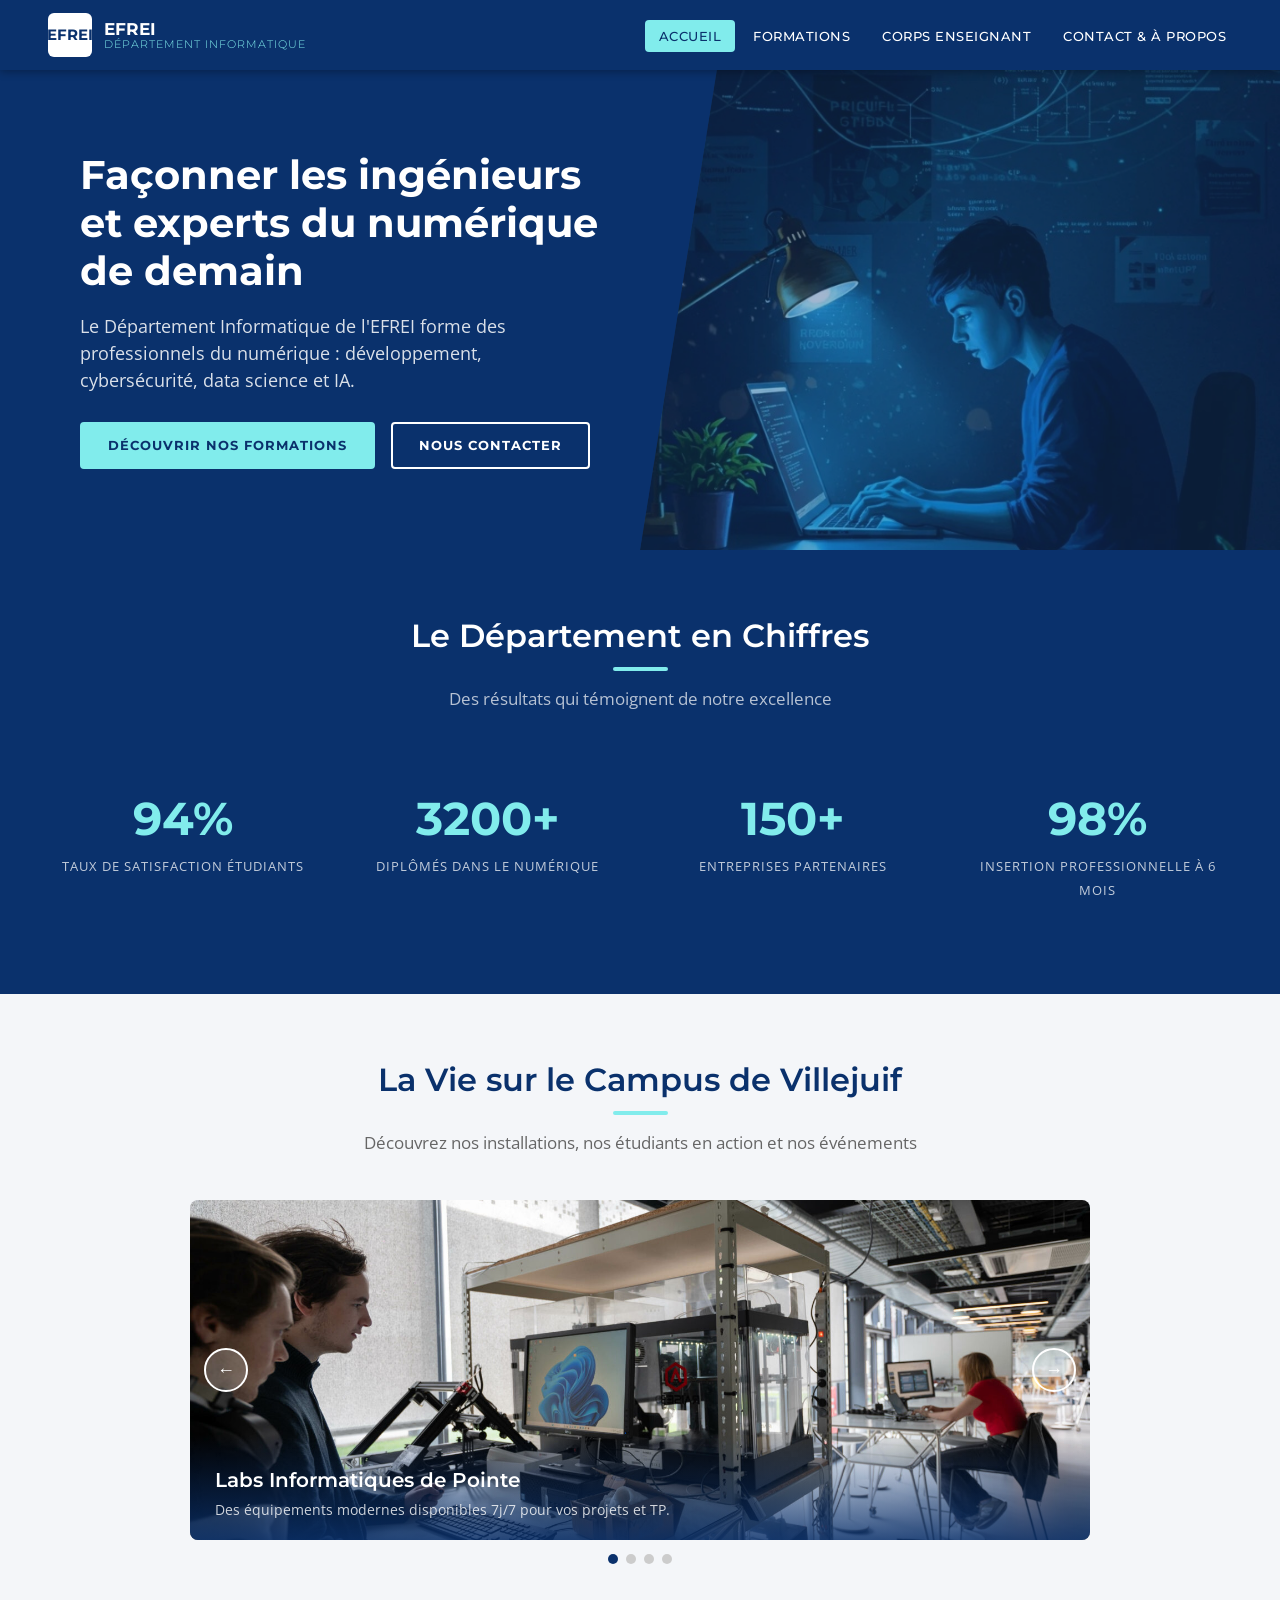
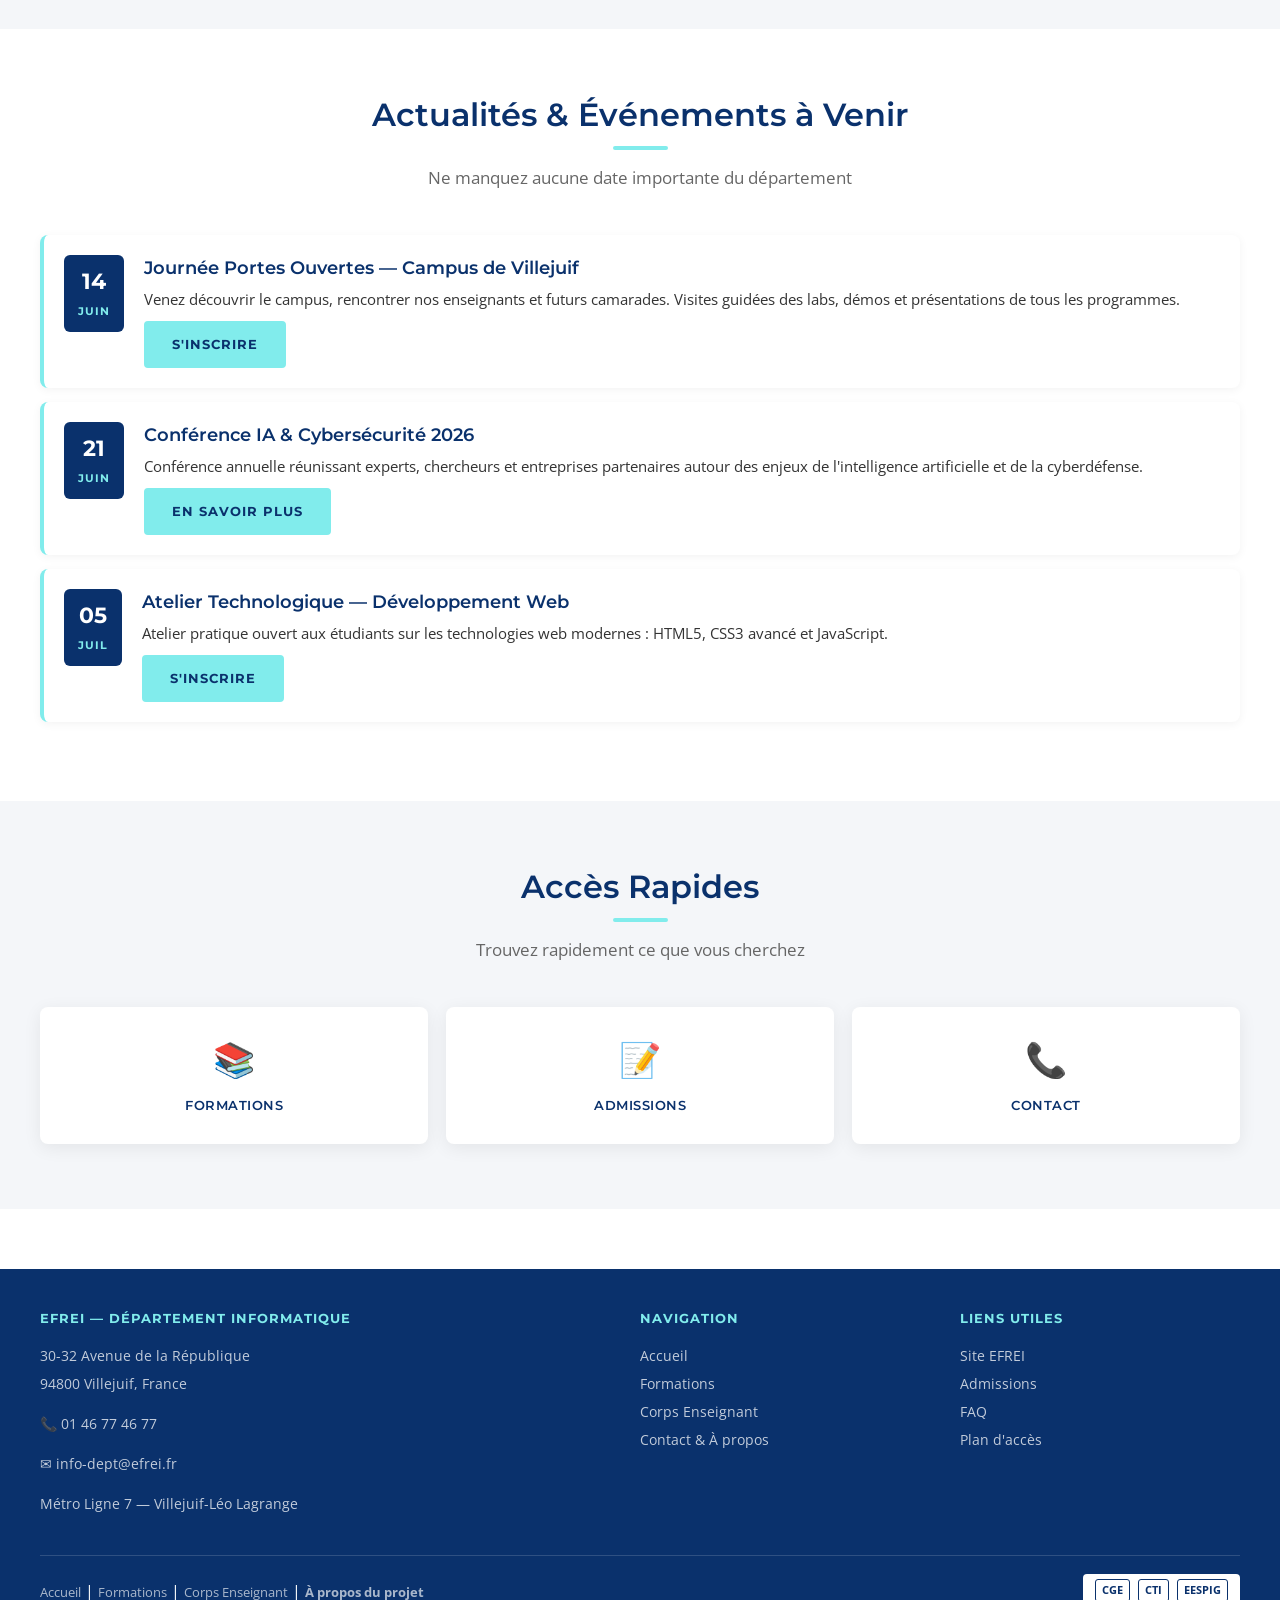
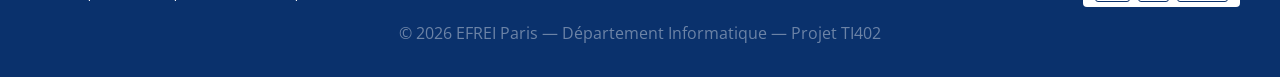
==== index.html @ 9121f3cb "Add files via upload" ====
<!DOCTYPE html>
<html lang="fr">
<head>
    <meta charset="UTF-8">
    <meta name="viewport" content="width=device-width, initial-scale=1.0">
    <title>Département Informatique — EFREI Paris</title>
    <link rel="stylesheet" href="style.css">
</head>
<body>

<!-- ================================================
     EN-TÊTE (obligatoire sur toutes les pages)
     ================================================ -->
<header>
    <div class="header-inner">

        <!-- Logo EFREI (charte : coin supérieur gauche, blanc sur bleu) -->
        <a href="index.html" class="logo">
            <div class="logo-icone">EFREI</div>
            <div class="logo-texte">
                EFREI
                <small>Département Informatique</small>
            </div>
        </a>

        <!-- Barre de navigation principale -->
        <nav>
            <ul>
                <li><a href="index.html" class="active">Accueil</a></li>
                <li><a href="formations.html">Formations</a></li>
                <li><a href="equipe.html">Corps Enseignant</a></li>
                <li><a href="apropos.html">Contact &amp; À propos</a></li>
            </ul>
        </nav>

        <!-- Bouton menu burger (affiché sur mobile) -->
        <button class="burger" aria-label="Ouvrir le menu">
            <span></span>
            <span></span>
            <span></span>
        </button>

    </div>
</header>


<!-- ================================================
     HERO BANNER (composition en diagonale - charte)
     ================================================ -->
<section class="hero">

    <!-- Zone photographique droite (découpe oblique) -->
    <div class="hero-photo">
        <img src="images/hero.jpg" alt="Campus EFREI Villejuif">
    </div>

    <div class="hero-contenu">
        <div class="hero-texte">
            <h1>Façonner les ingénieurs et experts du numérique de demain</h1>
            <p>
                Le Département Informatique de l'EFREI forme des professionnels
                du numérique : développement, cybersécurité, data science et IA.
            </p>
            <a href="formations.html" class="btn btn-cyan">Découvrir nos formations</a>
            <a href="apropos.html"    class="btn btn-blanc">Nous contacter</a>
        </div>
    </div>

</section>


<!-- ================================================
     CHIFFRES CLÉS DU DÉPARTEMENT
     ================================================ -->
<section class="section section-bleu">
    <div class="container">

        <div class="titre-section">
            <h2>Le Département en Chiffres</h2>
            <p>Des résultats qui témoignent de notre excellence</p>
        </div>

        <div class="stats">
            <div class="stat-item">
                <span class="stat-nombre" data-cible="94" data-suffixe="%">0%</span>
                <span class="stat-label">Taux de satisfaction étudiants</span>
            </div>
            <div class="stat-item">
                <span class="stat-nombre" data-cible="3200" data-suffixe="+">0+</span>
                <span class="stat-label">Diplômés dans le numérique</span>
            </div>
            <div class="stat-item">
                <span class="stat-nombre" data-cible="150" data-suffixe="+">0+</span>
                <span class="stat-label">Entreprises partenaires</span>
            </div>
            <div class="stat-item">
                <span class="stat-nombre" data-cible="98" data-suffixe="%">0%</span>
                <span class="stat-label">Insertion professionnelle à 6 mois</span>
            </div>
        </div>

    </div>
</section>


<!-- ================================================
     CARROUSEL — PHOTOS DU CAMPUS DE VILLEJUIF
     ================================================ -->
<section class="section section-gris">
    <div class="container">

        <div class="titre-section">
            <h2>La Vie sur le Campus de Villejuif</h2>
            <p>Découvrez nos installations, nos étudiants en action et nos événements</p>
        </div>

        <div class="carrousel">
            <div class="carrousel-piste">

                <!-- Slide 1 -->
                <div class="carrousel-slide">
                    <img src="images/lab.jpg" alt="Labs informatiques du campus">
                    <div class="carrousel-legende">
                        <h3>Labs Informatiques de Pointe</h3>
                        <p>Des équipements modernes disponibles 7j/7 pour vos projets et TP.</p>
                    </div>
                </div>

                <!-- Slide 2 -->
                <div class="carrousel-slide">
                    <img src="images/student.jpg" alt="Étudiants en plein projet">
                    <div class="carrousel-legende">
                        <h3>Étudiants en Pleine Action</h3>
                        <p>Travail en équipe, projets collaboratifs et hackathons tout au long de l'année.</p>
                    </div>
                </div>

                <!-- Slide 3 -->
                <div class="carrousel-slide">
                    <img src="images/ctf.png" alt="Cybersécurité et CTF">
                    <div class="carrousel-legende">
                        <h3>Cybersécurité &amp; Compétitions CTF</h3>
                        <p>Participez à des challenges de sécurité dans notre lab dédié.</p>
                    </div>
                </div>

                <!-- Slide 4 -->
                <div class="carrousel-slide">
                    <img src="images/conference.jpg" alt="Événements et conférences">
                    <div class="carrousel-legende">
                        <h3>Événements &amp; Conférences</h3>
                        <p>Journées Portes Ouvertes, conférences d'experts et ateliers technologiques.</p>
                    </div>
                </div>

            </div>

            <!-- Boutons de navigation -->
            <button class="carr-btn carr-prev" aria-label="Précédent">&#8592;</button>
            <button class="carr-btn carr-next" aria-label="Suivant">&#8594;</button>
        </div>

        <!-- Points de navigation -->
        <div class="carrousel-points">
            <button class="point actif" aria-label="Slide 1"></button>
            <button class="point"       aria-label="Slide 2"></button>
            <button class="point"       aria-label="Slide 3"></button>
            <button class="point"       aria-label="Slide 4"></button>
        </div>

    </div>
</section>


<!-- ================================================
     ACTUALITÉS ET ÉVÉNEMENTS À VENIR
     ================================================ -->
<section class="section">
    <div class="container">

        <div class="titre-section">
            <h2>Actualités &amp; Événements à Venir</h2>
            <p>Ne manquez aucune date importante du département</p>
        </div>

        <div class="evenement">
            <div class="evt-date">
                <span class="jour">14</span>
                <span class="mois">Juin</span>
            </div>
            <div class="evt-info">
                <h3>Journée Portes Ouvertes — Campus de Villejuif</h3>
                <p>
                    Venez découvrir le campus, rencontrer nos enseignants et futurs camarades.
                    Visites guidées des labs, démos et présentations de tous les programmes.
                </p>
                <a href="apropos.html" class="btn btn-cyan">S'inscrire</a>
            </div>
        </div>

        <div class="evenement">
            <div class="evt-date">
                <span class="jour">21</span>
                <span class="mois">Juin</span>
            </div>
            <div class="evt-info">
                <h3>Conférence IA &amp; Cybersécurité 2026</h3>
                <p>
                    Conférence annuelle réunissant experts, chercheurs et entreprises partenaires
                    autour des enjeux de l'intelligence artificielle et de la cyberdéfense.
                </p>
                <a href="apropos.html" class="btn btn-cyan">En savoir plus</a>
            </div>
        </div>

        <div class="evenement">
            <div class="evt-date">
                <span class="jour">05</span>
                <span class="mois">Juil</span>
            </div>
            <div class="evt-info">
                <h3>Atelier Technologique — Développement Web</h3>
                <p>
                    Atelier pratique ouvert aux étudiants sur les technologies web modernes :
                    HTML5, CSS3 avancé et JavaScript.
                </p>
                <a href="apropos.html" class="btn btn-cyan">S'inscrire</a>
            </div>
        </div>

    </div>
</section>


<!-- ================================================
     ACCÈS RAPIDES
     ================================================ -->
<section class="section section-gris">
    <div class="container">

        <div class="titre-section">
            <h2>Accès Rapides</h2>
            <p>Trouvez rapidement ce que vous cherchez</p>
        </div>

        <div class="acces-rapides">
            <a href="formations.html" class="acces-btn">
                <span class="icone">📚</span>
                Formations
            </a>
            <a href="apropos.html#admissions" class="acces-btn">
                <span class="icone">📝</span>
                Admissions
            </a>
            <a href="apropos.html" class="acces-btn">
                <span class="icone">📞</span>
                Contact
            </a>
        </div>

    </div>
</section>


<!-- ================================================
     PIED DE PAGE (obligatoire sur toutes les pages)
     Doit contenir un lien vers la page "À propos"
     ================================================ -->
<footer>
    <div class="footer-grille">

        <div class="footer-col">
            <h4>EFREI — Département Informatique</h4>
            <p>30-32 Avenue de la République<br>94800 Villejuif, France</p>
            <p>📞 01 46 77 46 77</p>
            <p>✉ info-dept@efrei.fr</p>
            <p>Métro Ligne 7 — Villejuif-Léo Lagrange</p>
        </div>

        <div class="footer-col">
            <h4>Navigation</h4>
            <a href="index.html">Accueil</a>
            <a href="formations.html">Formations</a>
            <a href="equipe.html">Corps Enseignant</a>
            <a href="apropos.html">Contact &amp; À propos</a>
        </div>

        <div class="footer-col">
            <h4>Liens utiles</h4>
            <a href="https://www.efrei.fr" target="_blank">Site EFREI</a>
            <a href="apropos.html#admissions">Admissions</a>
            <a href="apropos.html#faq">FAQ</a>
            <a href="apropos.html#plan">Plan d'accès</a>
        </div>

    </div>

    <!-- Navigation du footer (obligatoire — lien vers à propos) -->
    <div class="footer-nav">
        <div>
            <a href="index.html">Accueil</a> |
            <a href="formations.html">Formations</a> |
            <a href="equipe.html">Corps Enseignant</a> |
            <a href="apropos.html"><strong>À propos du projet</strong></a>
        </div>
        <!-- Logos accréditations (charte : fond blanc, bas à droite) -->
        <div class="accreditations">
            <span>CGE</span>
            <span>CTI</span>
            <span>EESPIG</span>
        </div>
    </div>

    <div class="footer-bas">
        <p>&copy; 2026 EFREI Paris — Département Informatique — Projet TI402</p>
    </div>
</footer>

<div id="toast"></div>
<script src="script.js"></script>
</body>
</html>
---- style.css ----
/* ============================================
   EFREI - Département Informatique
   Feuille de style principale (style.css)
   ============================================ */

/* Import des polices (charte graphique EFREI) */
@import url('https://fonts.googleapis.com/css2?family=Montserrat:wght@500;600;700&family=Open+Sans:wght@300;400&display=swap');

/* ---- Variables couleurs (charte graphique) ---- */
:root {
    --bleu:   #0A316C;   /* Bleu Académique - fond principal */
    --blanc:  #FFFFFF;   /* Blanc Pur */
    --cyan:   #81ECEC;   /* Cyan Technologique - accents */
    --jaune:  #FDCB6E;   /* Jaune Électrique - call-to-action */
    --gris-fond: #f4f6f9;
    --gris-texte: #333333;
    --bleu-clair: #1a4a8a;
}

/* ---- Reset de base ---- */
* {
    margin: 0;
    padding: 0;
    box-sizing: border-box;
}

body {
    font-family: 'Open Sans', sans-serif;
    font-size: 16px;
    line-height: 1.5;
    color: var(--gris-texte);
    background-color: var(--blanc);
}

/* ---- Titres (charte : Montserrat) ---- */
h1 {
    font-family: 'Montserrat', sans-serif;
    font-size: 40px;
    font-weight: 700;
    line-height: 1.2;
    color: var(--blanc);
}

h2 {
    font-family: 'Montserrat', sans-serif;
    font-size: 32px;
    font-weight: 600;
    line-height: 1.3;
    color: var(--bleu);
    margin-bottom: 15px;
}

h3 {
    font-family: 'Montserrat', sans-serif;
    font-size: 18px;
    font-weight: 600;
    color: var(--bleu);
    margin-bottom: 10px;
}

p {
    font-size: 16px;
    line-height: 1.5;
    margin-bottom: 12px;
}

a {
    color: var(--bleu);
    text-decoration: none;
}

/* ============================================
   EN-TÊTE (obligatoire sur toutes les pages)
   ============================================ */
header {
    background-color: var(--bleu);
    padding: 0 40px;
    position: sticky;
    top: 0;
    z-index: 1000;
    box-shadow: 0 2px 8px rgba(0,0,0,0.3);
}

.header-inner {
    max-width: 1200px;
    margin: 0 auto;
    display: flex;
    align-items: center;
    justify-content: space-between;
    height: 70px;
}

/* Logo (charte : coin supérieur gauche, blanc sur bleu) */
.logo {
    display: flex;
    align-items: center;
    gap: 12px;
    text-decoration: none;
    padding: 8px; /* zone de protection autour du logo */
}

.logo-icone {
    width: 44px;
    height: 44px;
    background-color: var(--blanc);
    border-radius: 6px;
    display: flex;
    align-items: center;
    justify-content: center;
    font-family: 'Montserrat', sans-serif;
    font-weight: 700;
    font-size: 15px;
    color: var(--bleu);
}

.logo-texte {
    color: var(--blanc);
    font-family: 'Montserrat', sans-serif;
    font-weight: 700;
    font-size: 17px;
    line-height: 1.1;
}

.logo-texte small {
    display: block;
    font-size: 11px;
    font-weight: 300;
    color: var(--cyan);
    text-transform: uppercase;
    letter-spacing: 1px;
}

/* Navigation */
nav ul {
    list-style: none;
    display: flex;
    gap: 4px;
}

nav ul li a {
    color: var(--blanc);
    text-decoration: none;
    font-family: 'Montserrat', sans-serif;
    font-size: 13px;
    font-weight: 500;
    text-transform: uppercase;
    letter-spacing: 0.5px;
    padding: 8px 14px;
    border-radius: 4px;
    transition: background-color 0.3s, color 0.3s;
}

nav ul li a:hover,
nav ul li a.active {
    background-color: var(--cyan);
    color: var(--bleu);
}

/* Menu burger (mobile) */
.burger {
    display: none;
    flex-direction: column;
    gap: 5px;
    background: none;
    border: none;
    cursor: pointer;
    padding: 5px;
}

.burger span {
    display: block;
    width: 25px;
    height: 3px;
    background-color: var(--blanc);
    border-radius: 3px;
    transition: all 0.3s;
}

/* ============================================
   PIED DE PAGE (obligatoire sur toutes les pages)
   ============================================ */
footer {
    background-color: var(--bleu);
    color: var(--blanc);
    padding: 40px 40px 20px;
    margin-top: 60px;
}

.footer-grille {
    max-width: 1200px;
    margin: 0 auto;
    display: grid;
    grid-template-columns: 2fr 1fr 1fr;
    gap: 40px;
    padding-bottom: 25px;
    border-bottom: 1px solid rgba(255,255,255,0.15);
}

.footer-col h4 {
    font-family: 'Montserrat', sans-serif;
    font-size: 13px;
    font-weight: 700;
    text-transform: uppercase;
    letter-spacing: 1px;
    color: var(--cyan);
    margin-bottom: 14px;
}

.footer-col p,
.footer-col a {
    font-size: 14px;
    color: rgba(255,255,255,0.75);
    line-height: 2;
    display: block;
    text-decoration: none;
    transition: color 0.3s;
}

.footer-col a:hover {
    color: var(--cyan);
}

/* Barre de navigation du footer (obligatoire - lien vers à propos) */
.footer-nav {
    max-width: 1200px;
    margin: 18px auto 0;
    display: flex;
    justify-content: space-between;
    align-items: center;
    flex-wrap: wrap;
    gap: 10px;
}

.footer-nav a {
    color: rgba(255,255,255,0.65);
    font-size: 13px;
    text-decoration: none;
    transition: color 0.3s;
}

.footer-nav a:hover {
    color: var(--cyan);
}

/* Logos accréditations (charte : fond blanc en bas à droite) */
.accreditations {
    background-color: var(--blanc);
    padding: 5px 12px;
    border-radius: 4px;
    display: flex;
    gap: 8px;
    align-items: center;
}

.accreditations span {
    font-size: 11px;
    font-weight: 700;
    color: var(--bleu);
    border: 1px solid var(--bleu);
    padding: 2px 6px;
    border-radius: 3px;
}

.footer-bas {
    text-align: center;
    font-size: 12px;
    color: rgba(255,255,255,0.4);
    margin-top: 14px;
}

/* ============================================
   HERO BANNER (diagonale - charte graphique)
   ============================================ */
.hero {
    background-color: var(--bleu);
    position: relative;
    overflow: hidden;
    min-height: 480px;
    display: flex;
    align-items: center;
}

/* Zone photographique à droite (découpe oblique) */
.hero-photo {
    position: absolute;
    right: 0;
    top: 0;
    width: 50%;
    height: 100%;
    background-color: var(--bleu-clair);
    clip-path: polygon(12% 0%, 100% 0%, 100% 100%, 0% 100%);
    overflow: hidden;
}

.hero-photo img {
    width: 100%;
    height: 100%;
    object-fit: cover;
    opacity: 0.6;
}

.hero-contenu {
    max-width: 1200px;
    margin: 0 auto;
    padding: 60px 40px;
    position: relative;
    z-index: 2;
    width: 100%;
}

/* Texte aligné à gauche (charte) */
.hero-texte {
    max-width: 520px;
    text-align: left;
}

.hero-texte p {
    color: rgba(255,255,255,0.85);
    font-size: 18px;
    margin: 18px 0 28px;
}

/* Hero des pages intérieures */
.page-hero {
    background-color: var(--bleu);
    padding: 55px 40px;
    position: relative;
    overflow: hidden;
}

.page-hero::after {
    content: '';
    position: absolute;
    right: 0; top: 0;
    width: 40%;
    height: 100%;
    background: rgba(129,236,236,0.07);
    clip-path: polygon(18% 0%, 100% 0%, 100% 100%, 0% 100%);
}

.page-hero .container {
    position: relative;
    z-index: 2;
}

.page-hero h1 { font-size: 34px; margin-bottom: 10px; }
.page-hero p  { color: rgba(255,255,255,0.8); font-size: 17px; max-width: 600px; margin: 0; }

/* Fil d'Ariane */
.breadcrumb {
    font-size: 13px;
    color: rgba(255,255,255,0.55);
    margin-bottom: 12px;
}
.breadcrumb a { color: var(--cyan); }

/* ============================================
   BOUTONS
   ============================================ */
.btn {
    display: inline-block;
    padding: 12px 26px;
    border-radius: 4px;
    font-family: 'Montserrat', sans-serif;
    font-weight: 700;
    font-size: 13px;
    text-transform: uppercase;
    letter-spacing: 1px;
    text-decoration: none;
    border: 2px solid transparent;
    cursor: pointer;
    transition: all 0.3s;
}

.btn-cyan {
    background-color: var(--cyan);
    color: var(--bleu);
    border-color: var(--cyan);
}
.btn-cyan:hover {
    background-color: transparent;
    color: var(--cyan);
}

.btn-blanc {
    background-color: transparent;
    color: var(--blanc);
    border-color: var(--blanc);
    margin-left: 12px;
}
.btn-blanc:hover {
    background-color: var(--blanc);
    color: var(--bleu);
}

.btn-jaune {
    background-color: var(--jaune);
    color: var(--bleu);
    border-color: var(--jaune);
}
.btn-jaune:hover {
    background-color: transparent;
    color: var(--jaune);
}

/* ============================================
   SECTIONS & CONTENEUR
   ============================================ */
.section {
    padding: 65px 40px;
}

.section-gris {
    background-color: var(--gris-fond);
}

.section-bleu {
    background-color: var(--bleu);
}

.section-bleu h2,
.section-bleu h3 { color: var(--blanc); }
.section-bleu h3 { color: var(--cyan); }
.section-bleu p  { color: rgba(255,255,255,0.85); }

.container {
    max-width: 1200px;
    margin: 0 auto;
}

/* Titre de section centré avec ligne décorative */
.titre-section {
    text-align: center;
    margin-bottom: 45px;
}

.titre-section h2::after {
    content: '';
    display: block;
    width: 55px;
    height: 4px;
    background-color: var(--cyan);
    margin: 10px auto 0;
    border-radius: 2px;
}

.titre-section p {
    color: #666;
    font-size: 17px;
    max-width: 580px;
    margin: 8px auto 0;
}

.section-bleu .titre-section p { color: rgba(255,255,255,0.7); }

/* ============================================
   GRILLES
   ============================================ */
.grille-3 {
    display: grid;
    grid-template-columns: repeat(3, 1fr);
    gap: 28px;
}

.grille-2 {
    display: grid;
    grid-template-columns: repeat(2, 1fr);
    gap: 28px;
}

/* ============================================
   CARTES
   ============================================ */
.carte {
    background-color: var(--blanc);
    border-radius: 8px;
    padding: 28px;
    box-shadow: 0 4px 18px rgba(0,0,0,0.07);
    transition: transform 0.3s, box-shadow 0.3s;
}

.carte:hover {
    transform: translateY(-5px);
    box-shadow: 0 8px 28px rgba(10,49,108,0.13);
}

.carte-icone {
    font-size: 34px;
    margin-bottom: 14px;
}

/* ============================================
   CHIFFRES CLÉS
   ============================================ */
.stats {
    display: grid;
    grid-template-columns: repeat(4, 1fr);
    gap: 20px;
    text-align: center;
}

.stat-item { padding: 28px 15px; }

.stat-nombre {
    font-family: 'Montserrat', sans-serif;
    font-size: 46px;
    font-weight: 700;
    color: var(--cyan);
    display: block;
}

.stat-label {
    font-size: 13px;
    color: rgba(255,255,255,0.75);
    text-transform: uppercase;
    letter-spacing: 1px;
}

/* ============================================
   CARROUSEL
   ============================================ */
.carrousel {
    position: relative;
    overflow: hidden;
    border-radius: 8px;
    max-width: 900px;
    margin: 0 auto;
}

.carrousel-piste {
    display: flex;
    transition: transform 0.5s ease;
}

.carrousel-slide {
    min-width: 100%;
    height: 340px;
    position: relative;
    overflow: hidden;
    background-color: var(--bleu-clair);
}

.carrousel-slide img {
    width: 100%;
    height: 100%;
    object-fit: cover;
}

/* Légende sur la photo */
.carrousel-legende {
    position: absolute;
    bottom: 0; left: 0; right: 0;
    background: linear-gradient(transparent, rgba(10,49,108,0.85));
    padding: 30px 25px 20px;
    color: var(--blanc);
}

.carrousel-legende h3 {
    color: var(--blanc);
    font-size: 20px;
    margin-bottom: 4px;
}

.carrousel-legende p {
    font-size: 14px;
    color: rgba(255,255,255,0.8);
    margin: 0;
}

/* Boutons précédent / suivant */
.carr-btn {
    position: absolute;
    top: 50%;
    transform: translateY(-50%);
    background-color: rgba(255,255,255,0.2);
    color: var(--blanc);
    border: 2px solid var(--blanc);
    width: 44px;
    height: 44px;
    border-radius: 50%;
    font-size: 18px;
    cursor: pointer;
    transition: all 0.3s;
    z-index: 10;
}

.carr-btn:hover {
    background-color: var(--cyan);
    color: var(--bleu);
    border-color: var(--cyan);
}

.carr-prev { left: 14px; }
.carr-next { right: 14px; }

/* Points de navigation */
.carrousel-points {
    display: flex;
    justify-content: center;
    gap: 8px;
    margin-top: 14px;
}

.point {
    width: 10px;
    height: 10px;
    border-radius: 50%;
    background-color: #ccc;
    border: none;
    cursor: pointer;
    transition: background-color 0.3s;
}

.point.actif {
    background-color: var(--bleu);
}

/* ============================================
   ÉVÉNEMENTS
   ============================================ */
.evenement {
    display: flex;
    gap: 20px;
    align-items: flex-start;
    padding: 20px;
    background: var(--blanc);
    border-radius: 8px;
    border-left: 4px solid var(--cyan);
    margin-bottom: 14px;
    box-shadow: 0 2px 10px rgba(0,0,0,0.05);
}

.evt-date {
    background-color: var(--bleu);
    color: var(--blanc);
    padding: 10px 14px;
    border-radius: 6px;
    text-align: center;
    min-width: 58px;
    font-family: 'Montserrat', sans-serif;
    font-weight: 700;
}

.evt-date .jour  { font-size: 22px; display: block; }
.evt-date .mois  { font-size: 11px; text-transform: uppercase; letter-spacing: 1px; color: var(--cyan); }

.evt-info h3     { margin-bottom: 6px; }
.evt-info p      { margin: 0 0 10px; font-size: 15px; }

/* ============================================
   ACCÈS RAPIDES
   ============================================ */
.acces-rapides {
    display: grid;
    grid-template-columns: repeat(3, 1fr);
    gap: 18px;
}

.acces-btn {
    display: flex;
    flex-direction: column;
    align-items: center;
    gap: 10px;
    padding: 28px 18px;
    background-color: var(--blanc);
    border-radius: 8px;
    text-decoration: none;
    color: var(--bleu);
    box-shadow: 0 4px 18px rgba(0,0,0,0.07);
    transition: all 0.3s;
    font-family: 'Montserrat', sans-serif;
    font-weight: 600;
    font-size: 13px;
    text-transform: uppercase;
    letter-spacing: 0.5px;
    text-align: center;
}

.acces-btn:hover {
    background-color: var(--bleu);
    color: var(--blanc);
    transform: translateY(-4px);
}

.acces-btn .icone { font-size: 34px; }

/* ============================================
   ONGLETS (formations)
   ============================================ */
.onglets {
    display: flex;
    border-bottom: 2px solid #ddd;
    margin-bottom: 28px;
    flex-wrap: wrap;
}

.onglet-btn {
    background: none;
    border: none;
    padding: 13px 24px;
    font-family: 'Montserrat', sans-serif;
    font-size: 14px;
    font-weight: 500;
    color: #777;
    cursor: pointer;
    border-bottom: 3px solid transparent;
    margin-bottom: -2px;
    transition: all 0.3s;
    text-transform: uppercase;
    letter-spacing: 0.5px;
}

.onglet-btn:hover { color: var(--bleu); }

.onglet-btn.actif {
    color: var(--bleu);
    border-bottom-color: var(--bleu);
}

.onglet-contenu { display: none; }
.onglet-contenu.actif { display: block; }

/* ============================================
   TABLEAUX (obligatoire)
   ============================================ */
table {
    width: 100%;
    border-collapse: collapse;
    margin: 20px 0;
    font-size: 15px;
}

thead {
    background-color: var(--bleu);
    color: var(--blanc);
}

thead th {
    padding: 14px 16px;
    text-align: left;
    font-family: 'Montserrat', sans-serif;
    font-size: 13px;
    font-weight: 600;
    text-transform: uppercase;
    letter-spacing: 0.5px;
}

tbody tr {
    border-bottom: 1px solid #eee;
    transition: background-color 0.2s;
}

tbody tr:hover { background-color: #f0f4ff; }

tbody td {
    padding: 13px 16px;
    font-size: 14px;
}

tbody tr:nth-child(even) { background-color: #f8faff; }

/* ============================================
   ENSEIGNANTS
   ============================================ */
.prof-carte {
    background: var(--blanc);
    border-radius: 8px;
    overflow: hidden;
    box-shadow: 0 4px 18px rgba(0,0,0,0.07);
    transition: transform 0.3s;
}

.prof-carte:hover { transform: translateY(-5px); }

.prof-photo {
    width: 100%;
    height: 200px;
    object-fit: cover;
    object-position: top;
    display: block;
    background-color: var(--bleu-clair);
}

/* Placeholder si pas d'image */
.prof-photo-placeholder {
    width: 100%;
    height: 200px;
    background: linear-gradient(135deg, var(--bleu), var(--bleu-clair));
    display: flex;
    align-items: center;
    justify-content: center;
    font-size: 64px;
    color: var(--blanc);
}

.prof-info {
    padding: 20px;
}

.prof-info h3 { font-size: 17px; margin-bottom: 4px; }

.prof-titre {
    display: block;
    font-size: 12px;
    font-weight: 600;
    text-transform: uppercase;
    letter-spacing: 0.5px;
    color: var(--cyan);
    /* cyan sur blanc n'est pas assez lisible — on force une couleur sombre */
    color: #0a7a7a;
    margin-bottom: 10px;
}

.prof-bio {
    font-size: 14px;
    color: #555;
    line-height: 1.55;
    margin: 0;
}

/* ============================================
   FORMULAIRE (obligatoire)
   ============================================ */
.form-groupe {
    margin-bottom: 18px;
}

.form-groupe label {
    display: block;
    font-family: 'Montserrat', sans-serif;
    font-size: 12px;
    font-weight: 600;
    color: var(--bleu);
    margin-bottom: 6px;
    text-transform: uppercase;
    letter-spacing: 0.5px;
}

.form-groupe input,
.form-groupe select,
.form-groupe textarea {
    width: 100%;
    padding: 11px 14px;
    border: 2px solid #ddd;
    border-radius: 4px;
    font-family: 'Open Sans', sans-serif;
    font-size: 15px;
    color: var(--gris-texte);
    transition: border-color 0.3s;
}

.form-groupe input:focus,
.form-groupe select:focus,
.form-groupe textarea:focus {
    outline: none;
    border-color: var(--bleu);
}

.form-groupe input.erreur,
.form-groupe textarea.erreur {
    border-color: #e74c3c;
}

.msg-erreur {
    color: #e74c3c;
    font-size: 12px;
    margin-top: 4px;
    display: none;
}

.msg-succes {
    background-color: #d4edda;
    color: #155724;
    padding: 14px 18px;
    border-radius: 4px;
    margin-top: 16px;
    display: none;
    font-weight: 500;
}

/* ============================================
   FAQ ACCORDÉON
   ============================================ */
.faq-item {
    border: 1px solid #ddd;
    border-radius: 6px;
    margin-bottom: 8px;
    overflow: hidden;
}

.faq-question {
    width: 100%;
    background-color: var(--blanc);
    border: none;
    padding: 16px 20px;
    text-align: left;
    font-family: 'Montserrat', sans-serif;
    font-size: 15px;
    font-weight: 500;
    color: var(--bleu);
    cursor: pointer;
    display: flex;
    justify-content: space-between;
    align-items: center;
    transition: background-color 0.3s;
}

.faq-question:hover { background-color: #f0f4ff; }

.faq-question.ouvert {
    background-color: var(--bleu);
    color: var(--blanc);
}

.faq-icone {
    font-size: 20px;
    font-weight: 300;
    transition: transform 0.3s;
}

.faq-question.ouvert .faq-icone { transform: rotate(45deg); }

.faq-reponse {
    max-height: 0;
    overflow: hidden;
    transition: max-height 0.4s ease, padding 0.3s;
    padding: 0 20px;
    font-size: 15px;
    line-height: 1.6;
    color: #444;
}

.faq-reponse.ouvert {
    max-height: 250px;
    padding: 14px 20px 18px;
}

/* ============================================
   TOAST (notification JavaScript)
   ============================================ */
#toast {
    position: fixed;
    bottom: 28px;
    right: 28px;
    background-color: var(--bleu);
    color: var(--blanc);
    padding: 14px 22px;
    border-radius: 6px;
    font-family: 'Montserrat', sans-serif;
    font-size: 14px;
    box-shadow: 0 5px 18px rgba(0,0,0,0.25);
    border-left: 4px solid var(--cyan);
    z-index: 9999;
    opacity: 0;
    transform: translateY(20px);
    transition: all 0.4s;
    display: none;
}

#toast.visible {
    opacity: 1;
    transform: translateY(0);
    display: block;
}

/* ============================================
   RESPONSIVE (media queries)
   ============================================ */
@media (max-width: 1024px) {
    .grille-3   { grid-template-columns: repeat(2, 1fr); }
    .stats      { grid-template-columns: repeat(2, 1fr); }
    .acces-rapides { grid-template-columns: repeat(2, 1fr); }
}

@media (max-width: 768px) {
    /* Menu mobile */
    nav {
        display: none;
        position: absolute;
        top: 70px;
        left: 0; right: 0;
        background-color: var(--bleu);
        padding: 16px 20px;
        box-shadow: 0 5px 12px rgba(0,0,0,0.3);
    }

    nav.ouvert { display: block; }

    nav ul {
        flex-direction: column;
        gap: 4px;
    }

    nav ul li a { display: block; padding: 12px 14px; }

    .burger { display: flex; }

    header { position: relative; }

    /* Typographie */
    h1 { font-size: 26px; }
    h2 { font-size: 22px; }

    /* Hero */
    .hero { min-height: auto; }
    .hero-contenu { padding: 40px 20px; }
    .hero-photo { display: none; }

    /* Sections */
    .section      { padding: 45px 20px; }
    .page-hero    { padding: 38px 20px; }

    /* Grilles */
    .grille-3, .grille-2 { grid-template-columns: 1fr; }
    .stats               { grid-template-columns: repeat(2, 1fr); }
    .acces-rapides       { grid-template-columns: 1fr; }

    /* Footer */
    .footer-grille  { grid-template-columns: 1fr; gap: 20px; }
    .footer-nav     { flex-direction: column; align-items: flex-start; }

    /* Bouton secondaire passe en dessous */
    .btn-blanc { margin-left: 0; margin-top: 10px; display: inline-block; }
}

@media (max-width: 480px) {
    header { padding: 0 18px; }
    .stats  { grid-template-columns: 1fr; }
    .stat-nombre { font-size: 36px; }
    footer  { padding: 30px 20px 16px; }
}
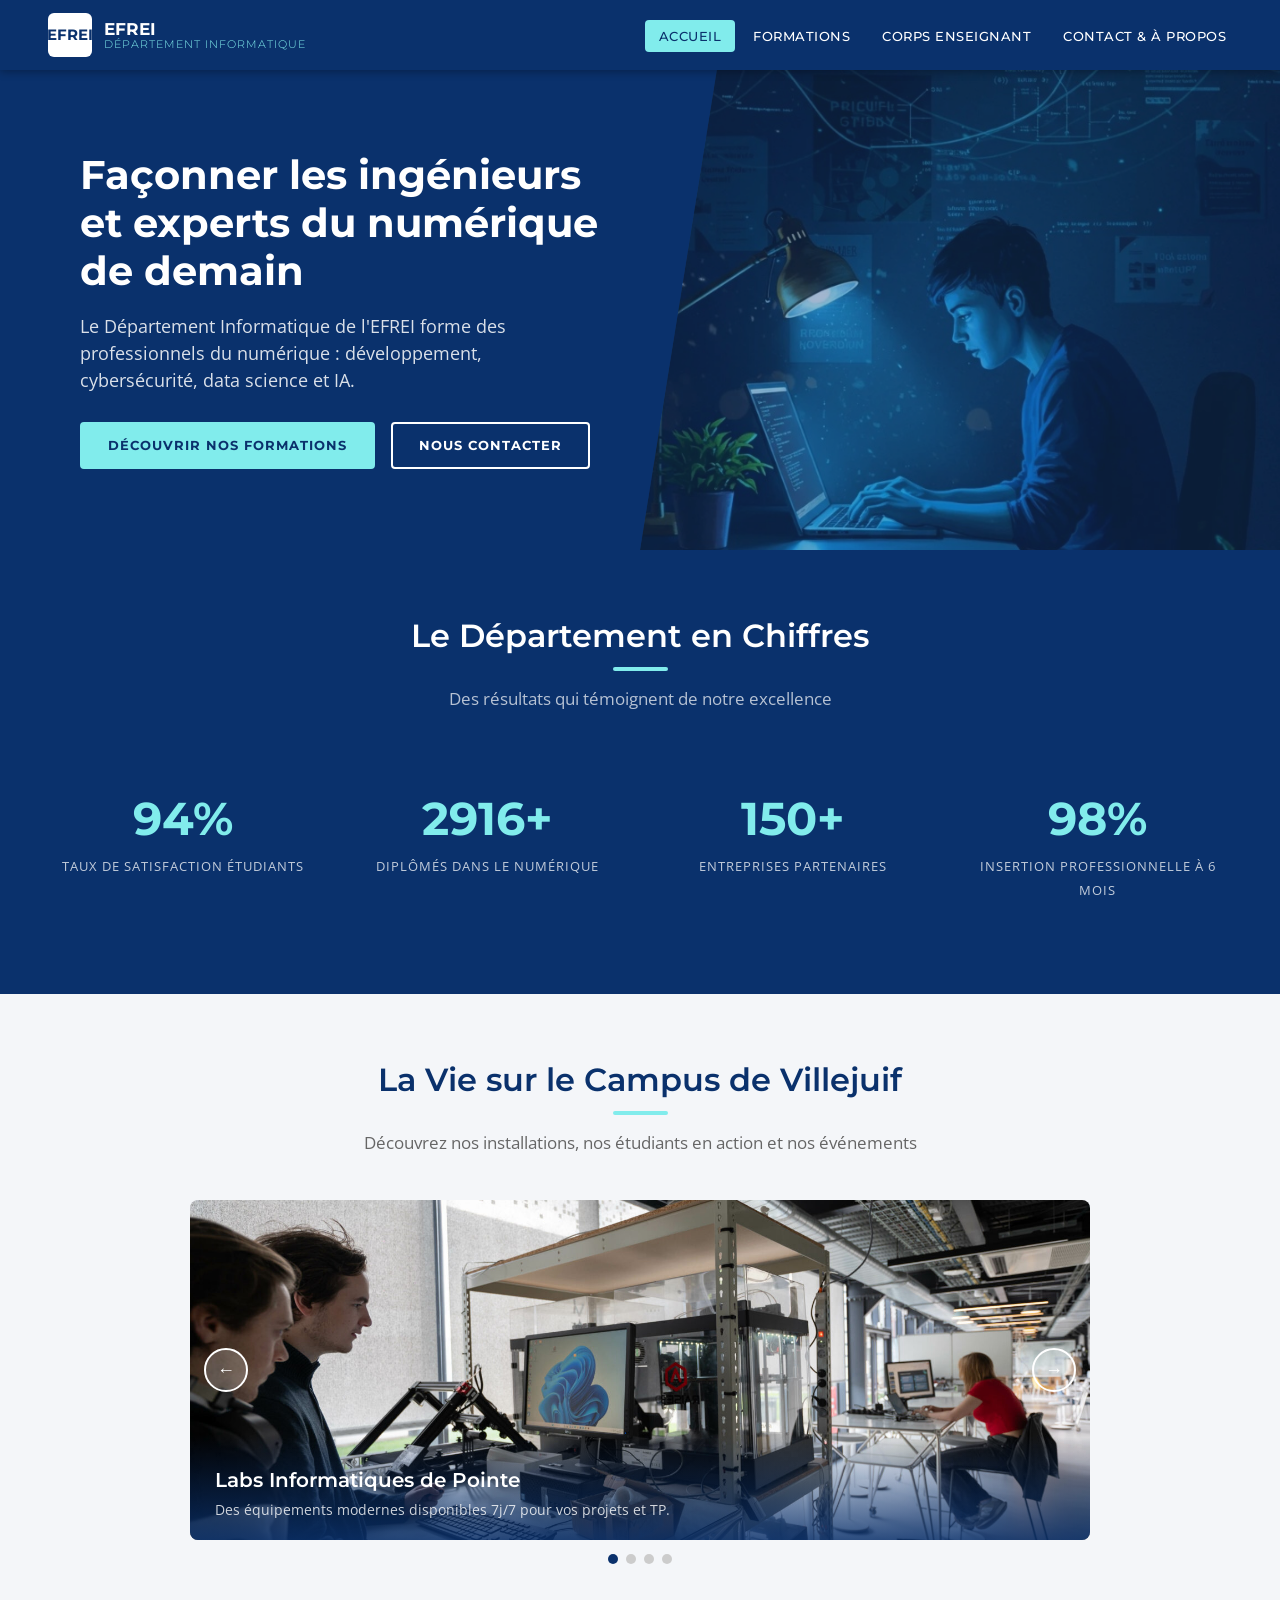
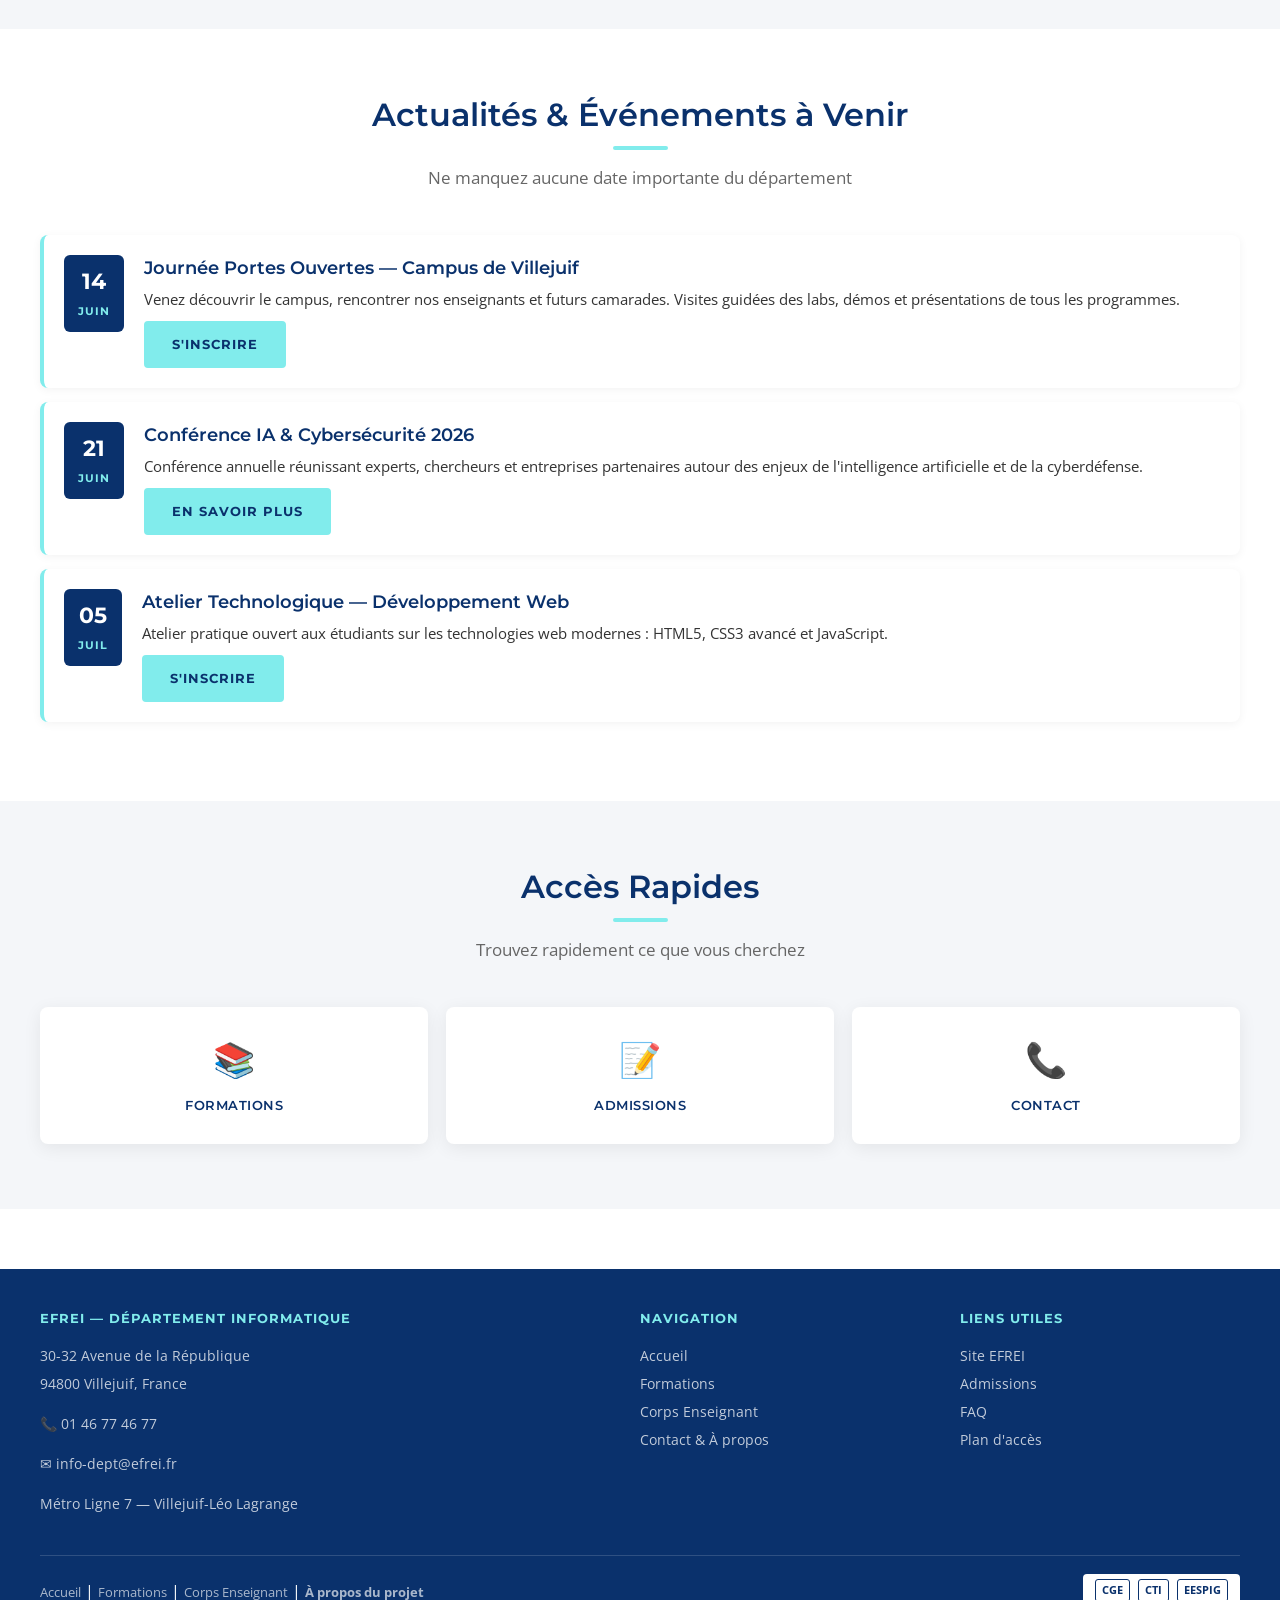
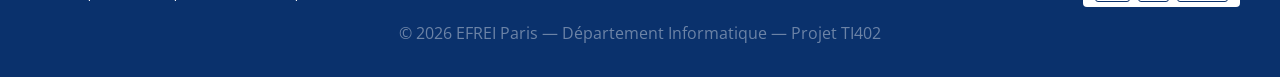
==== commit 91b96e87: "Update index.html" ====
--- a/index.html
+++ b/index.html
@@ -9,12 +9,16 @@
 <body>
 
 <!-- ================================================
-     EN-TÊTE (obligatoire sur toutes les pages)
+     EN-TÊTE
+    Le header est présent sur toutes les pages du site.
+      Il contient le logo EFREI à gauche, et la navigation
+      avec les 4 pages. Sur mobile, la nav disparaît et
+      un bouton burger apparaît à sa place.
      ================================================ -->
 <header>
     <div class="header-inner">
 
-        <!-- Logo EFREI (charte : coin supérieur gauche, blanc sur bleu) -->
+        <!-- Logo : texte "EFREI" + sous-titre "Département Informatique" -->
         <a href="index.html" class="logo">
             <div class="logo-icone">EFREI</div>
             <div class="logo-texte">
@@ -23,7 +27,9 @@
             </div>
         </a>
 
-        <!-- Barre de navigation principale -->
+        <!-- Navigation principale : 4 liens vers les pages du site -->
+        <!-- La classe "active" sur le lien courant est ajoutée en HTML
+             et aussi automatiquement par marquerLienActif() dans script.js -->
         <nav>
             <ul>
                 <li><a href="index.html" class="active">Accueil</a></li>
@@ -32,28 +38,25 @@
                 <li><a href="apropos.html">Contact &amp; À propos</a></li>
             </ul>
         </nav>
-
-        <!-- Bouton menu burger (affiché sur mobile) -->
-        <button class="burger" aria-label="Ouvrir le menu">
-            <span></span>
-            <span></span>
-            <span></span>
-        </button>
-
     </div>
 </header>
 
 
 <!-- ================================================
-     HERO BANNER (composition en diagonale - charte)
+     HERO BANNER
+     C'est la grande bannière d'accueil. On a une photo
+      à droite un étudiant qui code et le texte de
+      présentation du département à gauche avec deux
+      boutons d'action.
      ================================================ -->
 <section class="hero">
 
-    <!-- Zone photographique droite (découpe oblique) -->
+    <!-- Photo placée à droite grâce au CSS (position absolute + clip oblique) -->
     <div class="hero-photo">
-        <img src="images/hero.jpg" alt="Campus EFREI Villejuif">
-    </div>
-
+        <img src="images/hero.jpg" alt="Etudiant en train de coder">
+    </div>
+
+    <!-- Texte + boutons placés à gauche -->
     <div class="hero-contenu">
         <div class="hero-texte">
             <h1>Façonner les ingénieurs et experts du numérique de demain</h1>
@@ -61,6 +64,7 @@
                 Le Département Informatique de l'EFREI forme des professionnels
                 du numérique : développement, cybersécurité, data science et IA.
             </p>
+            <!-- Deux boutons : couleurs différentes selon la charte EFREI -->
             <a href="formations.html" class="btn btn-cyan">Découvrir nos formations</a>
             <a href="apropos.html"    class="btn btn-blanc">Nous contacter</a>
         </div>
@@ -70,7 +74,14 @@
 
 
 <!-- ================================================
-     CHIFFRES CLÉS DU DÉPARTEMENT
+     CHIFFRES CLÉS
+    Ces 4 chiffres s'animent au chargement de la page :
+      ils partent de 0 et montent jusqu'à leur valeur finale.
+      On utilise data-cible pour stocker le nombre cible
+      et data-suffixe pour le symbole (% ou +).
+      La fonction animerCompteurs() dans script.js lit ces
+      attributs et utilise un setInterval toutes les 25ms
+      pour incrémenter progressivement.
      ================================================ -->
 <section class="section section-bleu">
     <div class="container">
@@ -81,6 +92,7 @@
         </div>
 
         <div class="stats">
+            <!-- data-cible = valeur finale | data-suffixe = symbole affiché après -->
             <div class="stat-item">
                 <span class="stat-nombre" data-cible="94" data-suffixe="%">0%</span>
                 <span class="stat-label">Taux de satisfaction étudiants</span>
@@ -104,7 +116,16 @@
 
 
 <!-- ================================================
-     CARROUSEL — PHOTOS DU CAMPUS DE VILLEJUIF
+     CARROUSEL ← ÉLÉMENT OBLIGATOIRE
+    C'est le carrousel — un des éléments obligatoires
+      du projet. On a 4 slides avec des photos du campus.
+      La navigation se fait avec les flèches gauche/droite,
+      les points en bas, et il défile aussi automatiquement
+      toutes les 4 secondes.
+      Toutes les slides sont côte à côte
+      et onn déplace ces images avec un translateX en CSS.
+      Par exemple pour aller au slide 3 on fait translateX(-200%).
+      Tout ça est géré par initCarrousel() dans script.js.
      ================================================ -->
 <section class="section section-gris">
     <div class="container">
@@ -115,9 +136,11 @@
         </div>
 
         <div class="carrousel">
+
+            <!-- La piste contient toutes les slides alignées horizontalement.
+                 On la déplace avec style.transform = 'translateX(-N * 100%)' -->
             <div class="carrousel-piste">
 
-                <!-- Slide 1 -->
                 <div class="carrousel-slide">
                     <img src="images/lab.jpg" alt="Labs informatiques du campus">
                     <div class="carrousel-legende">
@@ -126,7 +149,6 @@
                     </div>
                 </div>
 
-                <!-- Slide 2 -->
                 <div class="carrousel-slide">
                     <img src="images/student.jpg" alt="Étudiants en plein projet">
                     <div class="carrousel-legende">
@@ -135,7 +157,6 @@
                     </div>
                 </div>
 
-                <!-- Slide 3 -->
                 <div class="carrousel-slide">
                     <img src="images/ctf.png" alt="Cybersécurité et CTF">
                     <div class="carrousel-legende">
@@ -144,7 +165,6 @@
                     </div>
                 </div>
 
-                <!-- Slide 4 -->
                 <div class="carrousel-slide">
                     <img src="images/conference.jpg" alt="Événements et conférences">
                     <div class="carrousel-legende">
@@ -155,12 +175,13 @@
 
             </div>
 
-            <!-- Boutons de navigation -->
+            <!-- Flèches de navigation gauche/droite -->
             <button class="carr-btn carr-prev" aria-label="Précédent">&#8592;</button>
             <button class="carr-btn carr-next" aria-label="Suivant">&#8594;</button>
         </div>
 
-        <!-- Points de navigation -->
+        <!-- Points cliquables en bas du carrousel.
+             La classe "actif" se déplace sur le point correspondant au slide courant -->
         <div class="carrousel-points">
             <button class="point actif" aria-label="Slide 1"></button>
             <button class="point"       aria-label="Slide 2"></button>
@@ -173,7 +194,10 @@
 
 
 <!-- ================================================
-     ACTUALITÉS ET ÉVÉNEMENTS À VENIR
+     ÉVÉNEMENTS À VENIR
+     Une section avec 3 événements à venir du département.
+      Chaque événement affiche la date bien visible à gauche
+      et le titre + description à droite avec un bouton d'action.
      ================================================ -->
 <section class="section">
     <div class="container">
@@ -183,6 +207,7 @@
             <p>Ne manquez aucune date importante du département</p>
         </div>
 
+        <!-- Structure de chaque événement : date à gauche + infos à droite -->
         <div class="evenement">
             <div class="evt-date">
                 <span class="jour">14</span>
@@ -234,6 +259,10 @@
 
 <!-- ================================================
      ACCÈS RAPIDES
+    3 boutons de raccourci vers les sections les plus
+      importantes du site : Formations, Admissions, Contact.
+      C'est pour aider l'utilisateur à naviguer rapidement
+      sans avoir à chercher dans le menu.
      ================================================ -->
 <section class="section section-gris">
     <div class="container">
@@ -248,6 +277,7 @@
                 <span class="icone">📚</span>
                 Formations
             </a>
+            <!-- Lien vers une ancre précise dans apropos.html -->
             <a href="apropos.html#admissions" class="acces-btn">
                 <span class="icone">📝</span>
                 Admissions
@@ -263,8 +293,13 @@
 
 
 <!-- ================================================
-     PIED DE PAGE (obligatoire sur toutes les pages)
-     Doit contenir un lien vers la page "À propos"
+     PIED DE PAGE
+    Le footer est aussi commun à toutes les pages.
+      Il a 3 colonnes : les coordonnées du département,
+      les liens de navigation, et des liens utiles.
+      En bas on a la barre de navigation obligatoire avec
+      le lien vers la page À propos, et les logos
+      d'accréditation CTI, CGE et EESPIG.
      ================================================ -->
 <footer>
     <div class="footer-grille">
@@ -295,7 +330,8 @@
 
     </div>
 
-    <!-- Navigation du footer (obligatoire — lien vers à propos) -->
+    <!-- Barre de navigation du footer — obligatoire selon l'énoncé.
+         Doit contenir un lien vers la page "À propos du projet" -->
     <div class="footer-nav">
         <div>
             <a href="index.html">Accueil</a> |
@@ -303,7 +339,8 @@
             <a href="equipe.html">Corps Enseignant</a> |
             <a href="apropos.html"><strong>À propos du projet</strong></a>
         </div>
-        <!-- Logos accréditations (charte : fond blanc, bas à droite) -->
+        <!-- Logos accréditations : CTI (accréditation ingénieur),
+             CGE (Conférence des Grandes Écoles), EESPIG (statut privé d'intérêt général) -->
         <div class="accreditations">
             <span>CGE</span>
             <span>CTI</span>
@@ -316,7 +353,6 @@
     </div>
 </footer>
 
-<div id="toast"></div>
 <script src="script.js"></script>
 </body>
 </html>
